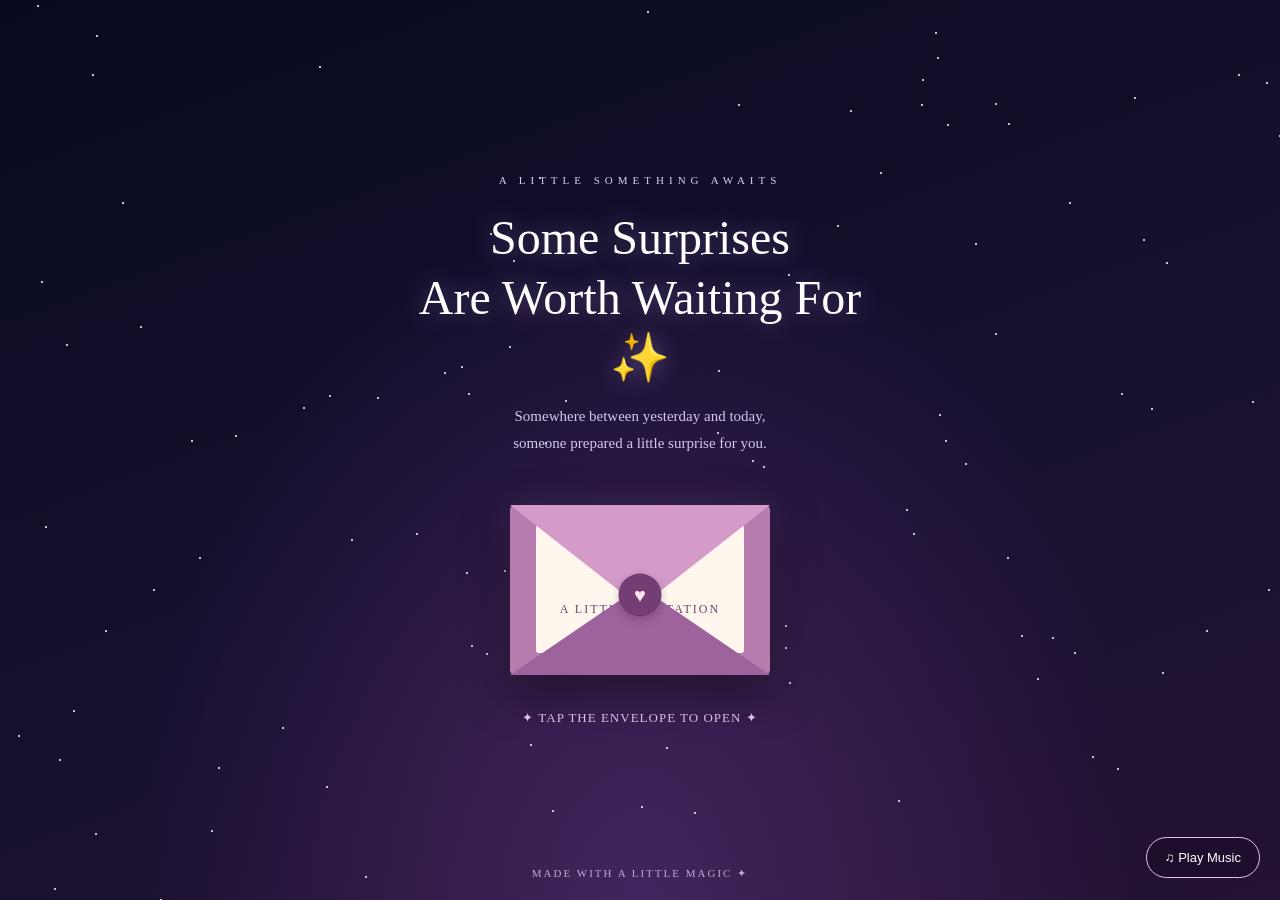
==== index.html @ fa86c447 "Initial birthday surprise website" ====
<!DOCTYPE html>
<html lang="en">
<head>
<meta charset="UTF-8">
<meta name="viewport" content="width=device-width, initial-scale=1.0">
<title>A Little Surprise For You</title>

<style>
* {
    margin: 0;
    padding: 0;
    box-sizing: border-box;
}

body {
    min-height: 100vh;
    overflow: hidden;
    font-family: Georgia, serif;
    color: white;
    background:
        radial-gradient(ellipse at 50% 100%, #43245e 0%, transparent 55%),
        linear-gradient(160deg, #080b20, #17102f 55%, #241333);
    display: flex;
    justify-content: center;
    align-items: center;
}

/* Stars */
#stars {
    position: fixed;
    inset: 0;
    pointer-events: none;
}

.star {
    position: absolute;
    width: 2px;
    height: 2px;
    background: white;
    border-radius: 50%;
    animation: twinkle 2s infinite alternate;
}

@keyframes twinkle {
    from { opacity: 0.2; transform: scale(0.7); }
    to { opacity: 1; transform: scale(1.5); }
}

/* Main content */
.container {
    position: relative;
    z-index: 2;
    width: 90%;
    max-width: 520px;
    text-align: center;
    padding: 25px;
}

.small-title {
    color: #e6c8ff;
    letter-spacing: 5px;
    font-size: 11px;
    text-transform: uppercase;
    margin-bottom: 22px;
    animation: fadeIn 2s ease;
}

h1 {
    font-size: clamp(32px, 7vw, 48px);
    font-weight: normal;
    line-height: 1.25;
    margin-bottom: 15px;
    text-shadow: 0 0 25px #d9a7ff66;
}

.subtitle {
    color: #d6c8e8;
    font-size: 15px;
    line-height: 1.8;
    margin-bottom: 48px;
}

/* Envelope */
.envelope-area {
    display: flex;
    justify-content: center;
    margin: 0 auto 35px;
    perspective: 1000px;
}

.envelope {
    position: relative;
    width: 260px;
    height: 170px;
    cursor: pointer;
    background: #b77cae;
    border-radius: 5px;
    box-shadow: 0 15px 45px #0008, 0 0 35px #e8a9ff22;
    transition: transform 0.4s;
}

.envelope:hover {
    transform: translateY(-8px);
}

.envelope::before {
    content: "";
    position: absolute;
    inset: 0;
    background: #d49ac8;
    clip-path: polygon(0 0, 50% 60%, 100% 0);
    transform-origin: top;
    transition: transform 0.8s ease;
    z-index: 4;
}

.envelope.open::before {
    transform: rotateX(180deg);
}

.envelope::after {
    content: "";
    position: absolute;
    inset: 0;
    background: #9e629d;
    clip-path: polygon(0 100%, 50% 48%, 100% 100%);
    z-index: 3;
}

.letter {
    position: absolute;
    left: 10%;
    top: 12%;
    width: 80%;
    height: 75%;
    background: #fff6ed;
    color: #71456e;
    display: flex;
    flex-direction: column;
    justify-content: center;
    align-items: center;
    gap: 8px;
    border-radius: 3px;
    z-index: 2;
    transition: transform 0.9s ease;
}

.letter span:first-child {
    font-size: 28px;
}

.letter span:last-child {
    font-size: 12px;
    letter-spacing: 2px;
}

.envelope.open .letter {
    transform: translateY(-115px);
    z-index: 5;
}

.seal {
    position: absolute;
    top: 53%;
    left: 50%;
    transform: translate(-50%, -50%);
    width: 43px;
    height: 43px;
    border-radius: 50%;
    background: #743d75;
    color: #ffe3f5;
    display: flex;
    align-items: center;
    justify-content: center;
    font-size: 20px;
    z-index: 6;
    box-shadow: 0 3px 10px #0003;
    transition: opacity 0.4s;
}

.envelope.open .seal {
    opacity: 0;
    pointer-events: none;
}

.instruction {
    font-size: 13px;
    color: #e9c9f2;
    letter-spacing: 1px;
    animation: pulse 2s infinite;
}

@keyframes pulse {
    50% { opacity: 0.45; }
}

.message {
    display: none;
    margin-top: 25px;
    animation: fadeIn 1.2s ease;
}

.message.show {
    display: block;
}

.message h2 {
    font-weight: normal;
    font-size: 27px;
    margin-bottom: 12px;
    color: #f5d5ff;
}

.message p {
    font-size: 14px;
    line-height: 1.8;
    color: #e4d5ef;
}

.next {
    display: inline-block;
    margin-top: 22px;
    padding: 13px 27px;
    border: 1px solid #e8c0f5;
    border-radius: 30px;
    color: white;
    text-decoration: none;
    font-size: 13px;
    letter-spacing: 1px;
    transition: 0.3s;
}

.next:hover {
    background: #e8c0f5;
    color: #26142f;
    box-shadow: 0 0 25px #e8c0f566;
}

.footer {
    position: fixed;
    bottom: 20px;
    left: 0;
    width: 100%;
    text-align: center;
    font-size: 11px;
    letter-spacing: 2px;
    color: #bda8cf;
}

@keyframes fadeIn {
    from { opacity: 0; transform: translateY(15px); }
    to { opacity: 1; transform: translateY(0); }
}

/* Mobile */
@media (max-width: 480px) {
    .container {
        padding: 15px;
    }

    .subtitle {
        margin-bottom: 40px;
    }

    .envelope {
        width: 230px;
        height: 150px;
    }

    .envelope.open .letter {
        transform: translateY(-100px);
    }

    .footer {
        font-size: 9px;
    }
}
</style>
</head>

<!-- Background Music -->
<audio id="bgMusic" loop>
    <source src="assets/audio/birthday-music.mp3" type="audio/mpeg">
</audio>

<!-- Music Button -->
<button id="musicButton" onclick="toggleMusic()">
    ♫ Play Music
</button>

<style>
#musicButton {
    position: fixed;
    bottom: 22px;
    right: 20px;
    z-index: 9999;
    padding: 12px 18px;
    border: 1px solid #e8c0f5;
    border-radius: 30px;
    background: rgba(30, 15, 45, 0.85);
    color: white;
    font-size: 13px;
    cursor: pointer;
    backdrop-filter: blur(10px);
}

#musicButton:hover {
    background: #e8c0f5;
    color: #26142f;
}
</style>

<script>
const music = document.getElementById("bgMusic");
const musicButton = document.getElementById("musicButton");

music.volume = 0.35;

function toggleMusic() {
    if (music.paused) {
        music.play().then(() => {
            musicButton.innerHTML = "♫ Music On";
        }).catch(() => {
            musicButton.innerHTML = "♫ Tap to Play";
        });
    } else {
        music.pause();
        musicButton.innerHTML = "♫ Play Music";
    }
}
</script>

<body>

<div id="stars"></div>

<main class="container">

    <div class="small-title">A little something awaits</div>

    <h1>Some Surprises<br>Are Worth Waiting For ✨</h1>

    <p class="subtitle">
        Somewhere between yesterday and today,<br>
        someone prepared a little surprise for you.
    </p>

    <div class="envelope-area">
        <div class="envelope" id="envelope" onclick="openEnvelope()">

            <div class="letter">
                <span>💌</span>
                <span>A LITTLE INVITATION</span>
            </div>

            <div class="seal">♥</div>

        </div>
    </div>

    <p class="instruction" id="instruction">
        ✦ TAP THE ENVELOPE TO OPEN ✦
    </p>

    <section class="message" id="message">
        <h2>You Are Invited! 🌷</h2>

        <p>
            This isn't an ordinary webpage.<br>
            It's a little journey filled with memories,<br>
            smiles, wishes and a special celebration.
        </p>

        <a href="garden.html" class="next">
            Begin Your Journey →
        </a>
    </section>

</main>

<div class="footer">
    MADE WITH A LITTLE MAGIC ✦
</div>

<script>
// Create stars
const starContainer = document.getElementById("stars");

for (let i = 0; i < 100; i++) {
    const star = document.createElement("div");
    star.className = "star";

    star.style.left = Math.random() * 100 + "%";
    star.style.top = Math.random() * 100 + "%";
    star.style.animationDelay = Math.random() * 3 + "s";
    star.style.animationDuration = (1 + Math.random() * 3) + "s";

    starContainer.appendChild(star);
}

// Open envelope
let opened = false;

function openEnvelope() {
    if (opened) return;

    opened = true;

    const envelope = document.getElementById("envelope");
    const message = document.getElementById("message");
    const instruction = document.getElementById("instruction");

    envelope.classList.add("open");
    instruction.style.display = "none";

    setTimeout(() => {
        message.classList.add("show");
    }, 1000);
}
</script>

</body>
</html>
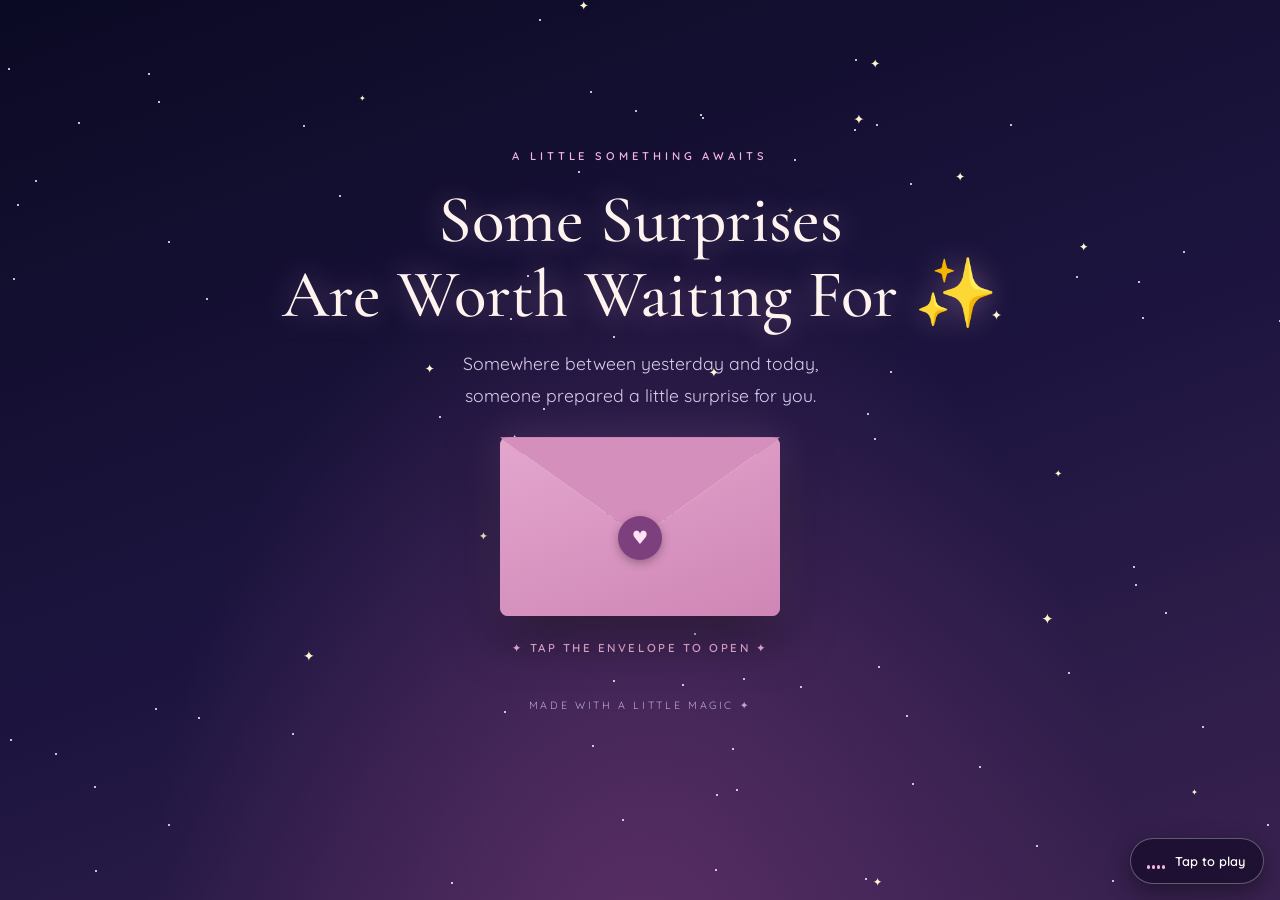
==== commit 8107e133: "updated" ====
--- a/index.html
+++ b/index.html
@@ -1,424 +1,83 @@
-
 <!DOCTYPE html>
 <html lang="en">
 <head>
 <meta charset="UTF-8">
-<meta name="viewport" content="width=device-width, initial-scale=1.0">
+<meta name="viewport" content="width=device-width, initial-scale=1.0, viewport-fit=cover">
+<meta name="theme-color" content="#17102f">
 <title>A Little Surprise For You</title>
 
-<style>
-* {
-    margin: 0;
-    padding: 0;
-    box-sizing: border-box;
-}
-
-body {
-    min-height: 100vh;
-    overflow: hidden;
-    font-family: Georgia, serif;
-    color: white;
-    background:
-        radial-gradient(ellipse at 50% 100%, #43245e 0%, transparent 55%),
-        linear-gradient(160deg, #080b20, #17102f 55%, #241333);
-    display: flex;
-    justify-content: center;
-    align-items: center;
-}
-
-/* Stars */
-#stars {
-    position: fixed;
-    inset: 0;
-    pointer-events: none;
-}
-
-.star {
-    position: absolute;
-    width: 2px;
-    height: 2px;
-    background: white;
-    border-radius: 50%;
-    animation: twinkle 2s infinite alternate;
-}
-
-@keyframes twinkle {
-    from { opacity: 0.2; transform: scale(0.7); }
-    to { opacity: 1; transform: scale(1.5); }
-}
-
-/* Main content */
-.container {
-    position: relative;
-    z-index: 2;
-    width: 90%;
-    max-width: 520px;
-    text-align: center;
-    padding: 25px;
-}
-
-.small-title {
-    color: #e6c8ff;
-    letter-spacing: 5px;
-    font-size: 11px;
-    text-transform: uppercase;
-    margin-bottom: 22px;
-    animation: fadeIn 2s ease;
-}
-
-h1 {
-    font-size: clamp(32px, 7vw, 48px);
-    font-weight: normal;
-    line-height: 1.25;
-    margin-bottom: 15px;
-    text-shadow: 0 0 25px #d9a7ff66;
-}
-
-.subtitle {
-    color: #d6c8e8;
-    font-size: 15px;
-    line-height: 1.8;
-    margin-bottom: 48px;
-}
-
-/* Envelope */
-.envelope-area {
-    display: flex;
-    justify-content: center;
-    margin: 0 auto 35px;
-    perspective: 1000px;
-}
-
-.envelope {
-    position: relative;
-    width: 260px;
-    height: 170px;
-    cursor: pointer;
-    background: #b77cae;
-    border-radius: 5px;
-    box-shadow: 0 15px 45px #0008, 0 0 35px #e8a9ff22;
-    transition: transform 0.4s;
-}
-
-.envelope:hover {
-    transform: translateY(-8px);
-}
-
-.envelope::before {
-    content: "";
-    position: absolute;
-    inset: 0;
-    background: #d49ac8;
-    clip-path: polygon(0 0, 50% 60%, 100% 0);
-    transform-origin: top;
-    transition: transform 0.8s ease;
-    z-index: 4;
-}
-
-.envelope.open::before {
-    transform: rotateX(180deg);
-}
-
-.envelope::after {
-    content: "";
-    position: absolute;
-    inset: 0;
-    background: #9e629d;
-    clip-path: polygon(0 100%, 50% 48%, 100% 100%);
-    z-index: 3;
-}
-
-.letter {
-    position: absolute;
-    left: 10%;
-    top: 12%;
-    width: 80%;
-    height: 75%;
-    background: #fff6ed;
-    color: #71456e;
-    display: flex;
-    flex-direction: column;
-    justify-content: center;
-    align-items: center;
-    gap: 8px;
-    border-radius: 3px;
-    z-index: 2;
-    transition: transform 0.9s ease;
-}
-
-.letter span:first-child {
-    font-size: 28px;
-}
-
-.letter span:last-child {
-    font-size: 12px;
-    letter-spacing: 2px;
-}
-
-.envelope.open .letter {
-    transform: translateY(-115px);
-    z-index: 5;
-}
-
-.seal {
-    position: absolute;
-    top: 53%;
-    left: 50%;
-    transform: translate(-50%, -50%);
-    width: 43px;
-    height: 43px;
-    border-radius: 50%;
-    background: #743d75;
-    color: #ffe3f5;
-    display: flex;
-    align-items: center;
-    justify-content: center;
-    font-size: 20px;
-    z-index: 6;
-    box-shadow: 0 3px 10px #0003;
-    transition: opacity 0.4s;
-}
-
-.envelope.open .seal {
-    opacity: 0;
-    pointer-events: none;
-}
-
-.instruction {
-    font-size: 13px;
-    color: #e9c9f2;
-    letter-spacing: 1px;
-    animation: pulse 2s infinite;
-}
-
-@keyframes pulse {
-    50% { opacity: 0.45; }
-}
-
-.message {
-    display: none;
-    margin-top: 25px;
-    animation: fadeIn 1.2s ease;
-}
-
-.message.show {
-    display: block;
-}
-
-.message h2 {
-    font-weight: normal;
-    font-size: 27px;
-    margin-bottom: 12px;
-    color: #f5d5ff;
-}
-
-.message p {
-    font-size: 14px;
-    line-height: 1.8;
-    color: #e4d5ef;
-}
-
-.next {
-    display: inline-block;
-    margin-top: 22px;
-    padding: 13px 27px;
-    border: 1px solid #e8c0f5;
-    border-radius: 30px;
-    color: white;
-    text-decoration: none;
-    font-size: 13px;
-    letter-spacing: 1px;
-    transition: 0.3s;
-}
-
-.next:hover {
-    background: #e8c0f5;
-    color: #26142f;
-    box-shadow: 0 0 25px #e8c0f566;
-}
-
-.footer {
-    position: fixed;
-    bottom: 20px;
-    left: 0;
-    width: 100%;
-    text-align: center;
-    font-size: 11px;
-    letter-spacing: 2px;
-    color: #bda8cf;
-}
-
-@keyframes fadeIn {
-    from { opacity: 0; transform: translateY(15px); }
-    to { opacity: 1; transform: translateY(0); }
-}
-
-/* Mobile */
-@media (max-width: 480px) {
-    .container {
-        padding: 15px;
-    }
-
-    .subtitle {
-        margin-bottom: 40px;
-    }
-
-    .envelope {
-        width: 230px;
-        height: 150px;
-    }
-
-    .envelope.open .letter {
-        transform: translateY(-100px);
-    }
-
-    .footer {
-        font-size: 9px;
-    }
-}
-</style>
+<link rel="preconnect" href="https://fonts.googleapis.com">
+<link rel="preconnect" href="https://fonts.gstatic.com" crossorigin>
+<link href="https://fonts.googleapis.com/css2?family=Cormorant+Garamond:wght@400;500;600&family=Quicksand:wght@400;500;600;700&display=swap" rel="stylesheet">
+<link rel="stylesheet" href="assets/css/style.css">
 </head>
-
-<!-- Background Music -->
-<audio id="bgMusic" loop>
-    <source src="assets/audio/birthday-music.mp3" type="audio/mpeg">
-</audio>
-
-<!-- Music Button -->
-<button id="musicButton" onclick="toggleMusic()">
-    ♫ Play Music
-</button>
-
-<style>
-#musicButton {
-    position: fixed;
-    bottom: 22px;
-    right: 20px;
-    z-index: 9999;
-    padding: 12px 18px;
-    border: 1px solid #e8c0f5;
-    border-radius: 30px;
-    background: rgba(30, 15, 45, 0.85);
-    color: white;
-    font-size: 13px;
-    cursor: pointer;
-    backdrop-filter: blur(10px);
-}
-
-#musicButton:hover {
-    background: #e8c0f5;
-    color: #26142f;
-}
-</style>
-
-<script>
-const music = document.getElementById("bgMusic");
-const musicButton = document.getElementById("musicButton");
-
-music.volume = 0.35;
-
-function toggleMusic() {
-    if (music.paused) {
-        music.play().then(() => {
-            musicButton.innerHTML = "♫ Music On";
-        }).catch(() => {
-            musicButton.innerHTML = "♫ Tap to Play";
-        });
-    } else {
-        music.pause();
-        musicButton.innerHTML = "♫ Play Music";
-    }
-}
-</script>
-
 <body>
 
-<div id="stars"></div>
+<div class="sky" id="sky"></div>
 
-<main class="container">
+<main class="page">
 
-    <div class="small-title">A little something awaits</div>
+    <p class="eyebrow">A little something awaits</p>
 
-    <h1>Some Surprises<br>Are Worth Waiting For ✨</h1>
+    <h1 class="title">Some Surprises<br>Are Worth Waiting For ✨</h1>
 
-    <p class="subtitle">
+    <p class="lead">
         Somewhere between yesterday and today,<br>
         someone prepared a little surprise for you.
     </p>
 
-    <div class="envelope-area">
-        <div class="envelope" id="envelope" onclick="openEnvelope()">
-
-            <div class="letter">
-                <span>💌</span>
-                <span>A LITTLE INVITATION</span>
-            </div>
-
-            <div class="seal">♥</div>
-
+    <div class="envelope" id="envelope" role="button" tabindex="0" aria-label="Tap to open the envelope">
+        <div class="env-back"></div>
+        <div class="env-paper">
+            <span class="env-paper-icon">💌</span>
+            <span class="env-paper-text">A little invitation</span>
         </div>
+        <div class="env-flap"></div>
+        <div class="env-front"></div>
+        <div class="env-seal">♥</div>
     </div>
 
-    <p class="instruction" id="instruction">
-        ✦ TAP THE ENVELOPE TO OPEN ✦
-    </p>
+    <p class="hint" id="hint">✦ Tap the envelope to open ✦</p>
 
-    <section class="message" id="message">
+    <section class="reveal" id="message">
         <h2>You Are Invited! 🌷</h2>
-
         <p>
             This isn't an ordinary webpage.<br>
             It's a little journey filled with memories,<br>
             smiles, wishes and a special celebration.
         </p>
+        <div class="btn-row">
+            <a href="garden.html" class="btn btn-primary">Begin Your Journey →</a>
+        </div>
+    </section>
 
-        <a href="garden.html" class="next">
-            Begin Your Journey →
-        </a>
-    </section>
+    <p class="site-footer">Made with a little magic ✦</p>
 
 </main>
 
-<div class="footer">
-    MADE WITH A LITTLE MAGIC ✦
-</div>
+<script src="assets/js/site.js"></script>
+<script>
+(function () {
+    var env = document.getElementById('envelope');
+    var hint = document.getElementById('hint');
+    var msg = document.getElementById('message');
+    var opened = false;
 
-<script>
-// Create stars
-const starContainer = document.getElementById("stars");
+    function openEnvelope() {
+        if (opened) return;
+        opened = true;
+        env.classList.add('open');
+        env.setAttribute('aria-expanded', 'true');
+        env.setAttribute('aria-label', 'Envelope opened');
+        hint.classList.add('is-hidden');
+        setTimeout(function () {
+            msg.classList.add('show');
+            msg.scrollIntoView({ behavior: 'smooth', block: 'nearest' });
+        }, 1000);
+    }
 
-for (let i = 0; i < 100; i++) {
-    const star = document.createElement("div");
-    star.className = "star";
-
-    star.style.left = Math.random() * 100 + "%";
-    star.style.top = Math.random() * 100 + "%";
-    star.style.animationDelay = Math.random() * 3 + "s";
-    star.style.animationDuration = (1 + Math.random() * 3) + "s";
-
-    starContainer.appendChild(star);
-}
-
-// Open envelope
-let opened = false;
-
-function openEnvelope() {
-    if (opened) return;
-
-    opened = true;
-
-    const envelope = document.getElementById("envelope");
-    const message = document.getElementById("message");
-    const instruction = document.getElementById("instruction");
-
-    envelope.classList.add("open");
-    instruction.style.display = "none";
-
-    setTimeout(() => {
-        message.classList.add("show");
-    }, 1000);
-}
+    Site.onActivate(env, openEnvelope);
+})();
 </script>
-
 </body>
 </html>
--- a/assets/css/style.css
+++ b/assets/css/style.css
@@ -0,0 +1,561 @@
+/* ==========================================================
+   Birthday journey: shared styles
+   Used by: index, garden, wishes, letter, celebration, final-surprise
+   ========================================================== */
+
+:root {
+  --bg1: #0b0a24;
+  --bg2: #1d1540;
+  --bg3: #3a2250;
+  --text: #ffffff;
+  --muted: #dccdeb;
+  --accent: #f4b6e0;
+  --accent-2: #c9a4ff;
+  --glass: rgba(255, 255, 255, 0.07);
+  --border: rgba(255, 255, 255, 0.16);
+  --radius: 18px;
+  --font-display: 'Cormorant Garamond', Georgia, 'Times New Roman', serif;
+  --font-body: 'Quicksand', system-ui, -apple-system, 'Segoe UI', Roboto, sans-serif;
+  --font-hand: 'Caveat', 'Segoe Script', cursive;
+}
+
+*,
+*::before,
+*::after {
+  margin: 0;
+  padding: 0;
+  box-sizing: border-box;
+}
+
+html {
+  -webkit-text-size-adjust: 100%;
+  text-size-adjust: 100%;
+}
+
+body {
+  min-height: 100vh;
+  min-height: 100dvh;
+  font-family: var(--font-body);
+  color: var(--text);
+  line-height: 1.6;
+  overflow-x: hidden;
+  background:
+    radial-gradient(ellipse at 50% 110%, #5a2f66 0%, transparent 55%),
+    linear-gradient(160deg, var(--bg1), var(--bg2) 55%, var(--bg3));
+  background-attachment: fixed;
+  -webkit-font-smoothing: antialiased;
+}
+
+body.modal-open {
+  overflow: hidden;
+}
+
+/* ---------- Background sky ---------- */
+.sky {
+  position: fixed;
+  inset: 0;
+  z-index: 0;
+  overflow: hidden;
+  pointer-events: none;
+}
+
+.star {
+  position: absolute;
+  color: #fff5cf;
+  line-height: 1;
+  animation: twinkle 3s infinite ease-in-out;
+}
+
+.star.dot {
+  width: 2px;
+  height: 2px;
+  border-radius: 50%;
+  background: #fff;
+}
+
+@keyframes twinkle {
+  0%, 100% { opacity: 0.2; transform: scale(0.7); }
+  50% { opacity: 1; transform: scale(1.4); }
+}
+
+/* ---------- Page layout ---------- */
+.page {
+  position: relative;
+  z-index: 2;
+  width: 100%;
+  max-width: 960px;
+  min-height: 100vh;
+  min-height: 100dvh;
+  margin: 0 auto;
+  padding: clamp(40px, 8vh, 80px) 20px 110px;
+  display: flex;
+  flex-direction: column;
+  align-items: center;
+  justify-content: center;
+  text-align: center;
+}
+
+.eyebrow {
+  font-size: 0.7rem;
+  font-weight: 600;
+  letter-spacing: 0.35em;
+  text-transform: uppercase;
+  color: var(--accent);
+  margin-bottom: 1rem;
+}
+
+.title {
+  font-family: var(--font-display);
+  font-weight: 500;
+  font-size: clamp(2.2rem, 6.5vw, 4.2rem);
+  line-height: 1.12;
+  color: #fff3ef;
+  text-shadow: 0 0 30px rgba(244, 182, 224, 0.4);
+}
+
+.lead {
+  max-width: 34rem;
+  margin-top: 1rem;
+  color: var(--muted);
+  font-size: clamp(0.95rem, 2.2vw, 1.1rem);
+  line-height: 1.8;
+}
+
+.hint {
+  margin-top: 1.4rem;
+  font-size: 0.72rem;
+  font-weight: 600;
+  letter-spacing: 0.22em;
+  text-transform: uppercase;
+  color: var(--accent);
+  animation: pulse 2.4s infinite ease-in-out;
+}
+
+@keyframes pulse {
+  50% { opacity: 0.45; }
+}
+
+.site-footer {
+  margin-top: 2.5rem;
+  font-size: 0.66rem;
+  letter-spacing: 0.25em;
+  text-transform: uppercase;
+  color: #bda8cf;
+}
+
+.is-hidden {
+  display: none !important;
+}
+
+/* ---------- Reveal blocks ---------- */
+.reveal {
+  display: none;
+  width: 100%;
+  max-width: 34rem;
+  margin-top: 2rem;
+}
+
+.reveal.show {
+  display: block;
+  animation: fadeUp 0.9s ease backwards;
+}
+
+.reveal h2 {
+  font-family: var(--font-display);
+  font-weight: 500;
+  font-size: clamp(1.7rem, 5vw, 2.4rem);
+  line-height: 1.25;
+  color: #ffe0f5;
+  margin-bottom: 0.8rem;
+}
+
+.reveal p {
+  color: #ead9ef;
+  font-size: clamp(0.95rem, 2.4vw, 1.05rem);
+  line-height: 1.9;
+}
+
+@keyframes fadeUp {
+  from { opacity: 0; transform: translateY(18px); }
+  to { opacity: 1; transform: translateY(0); }
+}
+
+/* ---------- Buttons ---------- */
+.btn {
+  display: inline-flex;
+  align-items: center;
+  justify-content: center;
+  gap: 0.5rem;
+  min-height: 48px;
+  padding: 0.8rem 1.7rem;
+  border: 1px solid transparent;
+  border-radius: 999px;
+  font-family: var(--font-body);
+  font-size: 0.95rem;
+  font-weight: 600;
+  letter-spacing: 0.02em;
+  line-height: 1.2;
+  text-decoration: none;
+  color: #fff;
+  cursor: pointer;
+  transition: transform 0.2s ease, box-shadow 0.2s ease, background 0.2s ease, border-color 0.2s ease;
+  -webkit-tap-highlight-color: transparent;
+}
+
+.btn:active {
+  transform: scale(0.97);
+}
+
+.btn:focus-visible,
+.envelope:focus-visible,
+.flower-card:focus-visible,
+.sweet:focus-visible,
+.music-btn:focus-visible,
+[role='button']:focus-visible {
+  outline: 2px solid var(--accent);
+  outline-offset: 4px;
+}
+
+.btn-primary {
+  background: linear-gradient(135deg, #f08ac0, #a96bf0);
+  box-shadow: 0 8px 24px rgba(169, 107, 240, 0.4);
+}
+
+.btn-ghost {
+  background: rgba(255, 255, 255, 0.06);
+  border-color: rgba(255, 255, 255, 0.3);
+  backdrop-filter: blur(8px);
+  -webkit-backdrop-filter: blur(8px);
+}
+
+@media (hover: hover) {
+  .btn-primary:hover {
+    transform: translateY(-2px);
+    box-shadow: 0 12px 30px rgba(169, 107, 240, 0.55);
+  }
+
+  .btn-ghost:hover {
+    transform: translateY(-2px);
+    background: rgba(255, 255, 255, 0.16);
+    border-color: rgba(255, 255, 255, 0.5);
+  }
+}
+
+.btn-row {
+  display: flex;
+  flex-wrap: wrap;
+  justify-content: center;
+  gap: 12px;
+  margin-top: 2rem;
+}
+
+@media (max-width: 520px) {
+  /* let text wrap naturally on small screens instead of at hard line breaks */
+  .lead br,
+  .reveal br {
+    display: none;
+  }
+
+  .btn-row {
+    flex-direction: column-reverse;
+    width: 100%;
+    max-width: 340px;
+  }
+
+  .btn-row .btn {
+    width: 100%;
+  }
+}
+
+/* ---------- Envelope (index, wishes, letter) ---------- */
+.envelope {
+  --w: min(280px, 74vw);
+  position: relative;
+  width: var(--w);
+  height: calc(var(--w) * 0.64);
+  margin: 1.6rem auto 0;
+  cursor: pointer;
+  perspective: 900px;
+  transition: transform 0.3s ease, margin-top 0.7s ease;
+  -webkit-tap-highlight-color: transparent;
+}
+
+.envelope.small {
+  --w: min(220px, 62vw);
+}
+
+@media (hover: hover) {
+  .envelope:not(.open):hover {
+    transform: translateY(-6px);
+  }
+}
+
+.envelope.open {
+  margin-top: calc(var(--w) * 0.36 + 1.6rem);
+  cursor: default;
+}
+
+.env-back {
+  position: absolute;
+  inset: 0;
+  border-radius: 8px;
+  background: #b4709f;
+  box-shadow: 0 18px 50px rgba(0, 0, 0, 0.5), 0 0 40px rgba(232, 169, 255, 0.2);
+}
+
+.env-paper {
+  position: absolute;
+  left: 8%;
+  right: 8%;
+  top: 9%;
+  height: 80%;
+  padding: 8% 6px 6px;
+  display: flex;
+  flex-direction: column;
+  align-items: center;
+  justify-content: flex-start;
+  gap: 4px;
+  border-radius: 4px;
+  background: #fff6ed;
+  color: #71456e;
+  text-align: center;
+  z-index: 2;
+  transition: transform 0.9s ease 0.3s;
+}
+
+.env-paper-icon {
+  font-size: 1.8rem;
+  line-height: 1;
+}
+
+.env-paper-text {
+  font-size: 0.68rem;
+  font-weight: 700;
+  letter-spacing: 0.18em;
+  text-transform: uppercase;
+}
+
+.envelope.open .env-paper {
+  transform: translateY(calc(var(--w) * -0.2));
+}
+
+.env-front {
+  position: absolute;
+  inset: 0;
+  border-radius: 8px;
+  background: linear-gradient(160deg, #e3a6cd, #cf86b6);
+  clip-path: polygon(0 0, 50% 56%, 100% 0, 100% 100%, 0 100%);
+  z-index: 4;
+}
+
+.env-flap {
+  position: absolute;
+  top: 0;
+  left: 0;
+  width: 100%;
+  height: 56%;
+  background: #d58fbc;
+  clip-path: polygon(0 0, 100% 0, 50% 100%);
+  transform-origin: top center;
+  transition: transform 0.7s ease;
+  z-index: 5;
+}
+
+.envelope.open .env-flap {
+  transform: rotateX(180deg);
+  z-index: 1;
+}
+
+.env-seal {
+  position: absolute;
+  left: 50%;
+  top: 56%;
+  width: 44px;
+  height: 44px;
+  margin: -22px 0 0 -22px;
+  display: flex;
+  align-items: center;
+  justify-content: center;
+  border-radius: 50%;
+  background: #7d3f7d;
+  color: #ffe3f5;
+  font-size: 1.15rem;
+  box-shadow: 0 3px 10px rgba(0, 0, 0, 0.3);
+  z-index: 6;
+  transition: opacity 0.4s ease;
+}
+
+.envelope.open .env-seal {
+  opacity: 0;
+  pointer-events: none;
+}
+
+/* ---------- Modal ---------- */
+.modal {
+  position: fixed;
+  inset: 0;
+  z-index: 200;
+  display: flex;
+  align-items: center;
+  justify-content: center;
+  padding: 20px;
+  background: rgba(8, 6, 25, 0.82);
+  backdrop-filter: blur(10px);
+  -webkit-backdrop-filter: blur(10px);
+  opacity: 0;
+  visibility: hidden;
+  transition: opacity 0.35s ease, visibility 0.35s ease;
+}
+
+.modal.active {
+  opacity: 1;
+  visibility: visible;
+}
+
+.modal-card {
+  width: min(440px, 100%);
+  max-height: 88vh;
+  max-height: 88dvh;
+  overflow-y: auto;
+  padding: 2.2rem 1.6rem 1.8rem;
+  border: 1px solid rgba(233, 200, 255, 0.3);
+  border-radius: 24px;
+  background: linear-gradient(150deg, #2b2050, #1b1838);
+  box-shadow: 0 0 70px rgba(180, 138, 255, 0.28);
+  text-align: center;
+  transform: translateY(20px) scale(0.96);
+  transition: transform 0.35s ease;
+}
+
+.modal.active .modal-card {
+  transform: none;
+}
+
+.modal-icon {
+  font-size: 2.8rem;
+  line-height: 1;
+  margin-bottom: 0.9rem;
+}
+
+.modal-card h2 {
+  font-family: var(--font-display);
+  font-weight: 500;
+  font-size: clamp(1.7rem, 6vw, 2.1rem);
+  line-height: 1.2;
+  color: #f8d8ff;
+  margin-bottom: 0.8rem;
+}
+
+.modal-card p {
+  color: #e4d9ed;
+  font-size: 0.95rem;
+  line-height: 1.9;
+  margin-bottom: 1.6rem;
+}
+
+/* ---------- Music button ---------- */
+.music-btn {
+  position: fixed;
+  right: 16px;
+  bottom: calc(16px + env(safe-area-inset-bottom, 0px));
+  z-index: 300;
+  display: flex;
+  align-items: center;
+  gap: 10px;
+  height: 46px;
+  padding: 0 18px 0 16px;
+  border: 1px solid rgba(255, 255, 255, 0.3);
+  border-radius: 999px;
+  background: rgba(25, 14, 45, 0.82);
+  backdrop-filter: blur(12px);
+  -webkit-backdrop-filter: blur(12px);
+  color: #fff;
+  font-family: var(--font-body);
+  font-size: 0.8rem;
+  font-weight: 600;
+  cursor: pointer;
+  box-shadow: 0 8px 24px rgba(0, 0, 0, 0.4);
+  transition: background 0.2s ease, transform 0.2s ease;
+  -webkit-tap-highlight-color: transparent;
+}
+
+.music-btn:active {
+  transform: scale(0.96);
+}
+
+@media (hover: hover) {
+  .music-btn:hover {
+    background: rgba(60, 32, 90, 0.95);
+  }
+}
+
+.music-btn .eq {
+  display: flex;
+  align-items: flex-end;
+  gap: 2px;
+  height: 16px;
+}
+
+.music-btn .eq i {
+  display: block;
+  width: 3px;
+  height: 4px;
+  border-radius: 2px;
+  background: var(--accent);
+}
+
+.music-btn.playing .eq i {
+  animation: eq 1s infinite ease-in-out;
+}
+
+.music-btn.playing .eq i:nth-child(2) { animation-delay: 0.2s; }
+.music-btn.playing .eq i:nth-child(3) { animation-delay: 0.4s; }
+.music-btn.playing .eq i:nth-child(4) { animation-delay: 0.6s; }
+
+@keyframes eq {
+  0%, 100% { height: 4px; }
+  50% { height: 16px; }
+}
+
+.music-btn.waiting {
+  animation: ring 2s infinite;
+}
+
+@keyframes ring {
+  0% { box-shadow: 0 8px 24px rgba(0, 0, 0, 0.4), 0 0 0 0 rgba(244, 182, 224, 0.55); }
+  70% { box-shadow: 0 8px 24px rgba(0, 0, 0, 0.4), 0 0 0 14px rgba(244, 182, 224, 0); }
+  100% { box-shadow: 0 8px 24px rgba(0, 0, 0, 0.4), 0 0 0 0 rgba(244, 182, 224, 0); }
+}
+
+.music-btn.unavailable {
+  opacity: 0.6;
+  cursor: not-allowed;
+}
+
+@media (max-width: 480px) {
+  .music-btn {
+    width: 46px;
+    padding: 0;
+    justify-content: center;
+  }
+
+  .music-btn .label {
+    position: absolute;
+    width: 1px;
+    height: 1px;
+    overflow: hidden;
+    clip: rect(0 0 0 0);
+    white-space: nowrap;
+  }
+}
+
+/* ---------- Reduced motion ---------- */
+@media (prefers-reduced-motion: reduce) {
+  *,
+  *::before,
+  *::after {
+    animation-duration: 0.01ms !important;
+    animation-iteration-count: 1 !important;
+    transition-duration: 0.01ms !important;
+  }
+}
